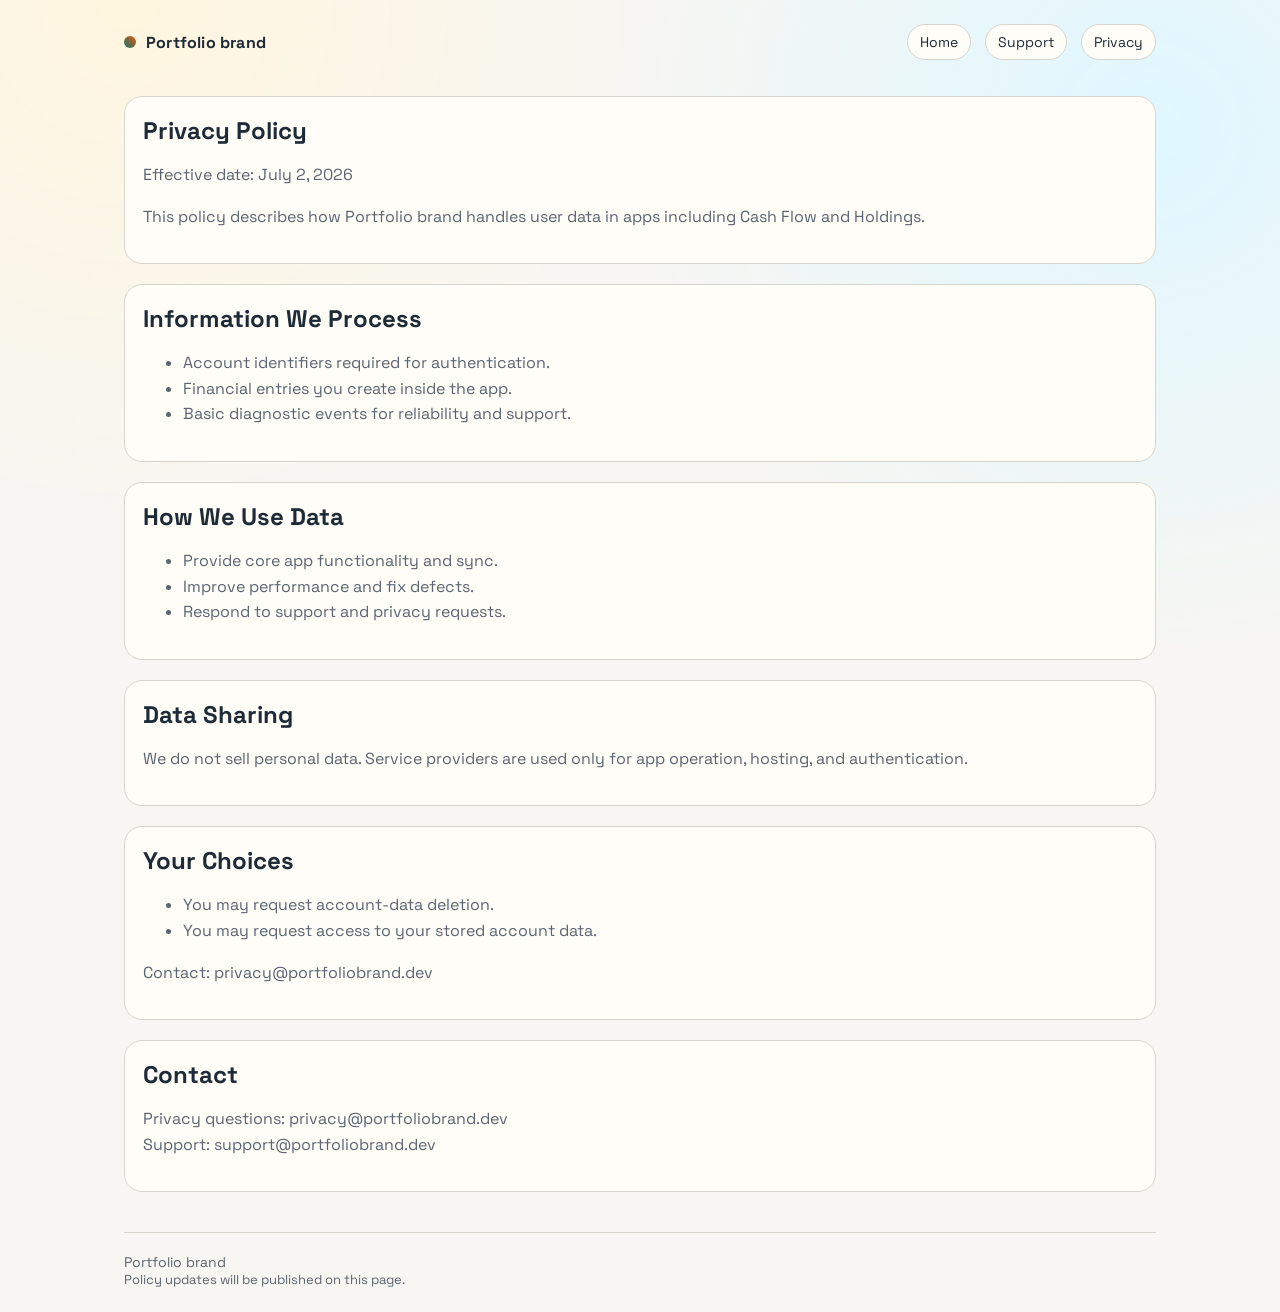
==== privacy.html @ d3703c5d "Publish portfolio showcase" ====
<!doctype html>
<html lang="en">
  <head>
    <meta charset="UTF-8" />
    <meta name="viewport" content="width=device-width, initial-scale=1.0" />
    <title>Privacy Policy | Portfolio brand</title>
    <meta name="description" content="Privacy policy for Portfolio brand apps." />
    <link rel="preconnect" href="https://fonts.googleapis.com" />
    <link rel="preconnect" href="https://fonts.gstatic.com" crossorigin />
    <link
      href="https://fonts.googleapis.com/css2?family=Space+Grotesk:wght@400;500;700&display=swap"
      rel="stylesheet"
    />
    <link rel="stylesheet" href="styles.css" />
  </head>
  <body>
    <main class="site-wrap">
      <header class="topbar">
        <div class="brand"><span class="brand-dot"></span>Portfolio brand</div>
        <nav class="nav">
          <a href="index.html">Home</a>
          <a href="support.html">Support</a>
          <a href="privacy.html">Privacy</a>
        </nav>
      </header>

      <section class="panel">
        <h2>Privacy Policy</h2>
        <p>Effective date: July 2, 2026</p>
        <p>
          This policy describes how Portfolio brand handles user data in apps
          including Cash Flow and Holdings.
        </p>
      </section>

      <section class="panel">
        <h2>Information We Process</h2>
        <ul>
          <li>Account identifiers required for authentication.</li>
          <li>Financial entries you create inside the app.</li>
          <li>Basic diagnostic events for reliability and support.</li>
        </ul>
      </section>

      <section class="panel">
        <h2>How We Use Data</h2>
        <ul>
          <li>Provide core app functionality and sync.</li>
          <li>Improve performance and fix defects.</li>
          <li>Respond to support and privacy requests.</li>
        </ul>
      </section>

      <section class="panel">
        <h2>Data Sharing</h2>
        <p>
          We do not sell personal data. Service providers are used only for app
          operation, hosting, and authentication.
        </p>
      </section>

      <section class="panel">
        <h2>Your Choices</h2>
        <ul>
          <li>You may request account-data deletion.</li>
          <li>You may request access to your stored account data.</li>
        </ul>
        <p>
          Contact: <a href="mailto:privacy@portfoliobrand.dev">privacy@portfoliobrand.dev</a>
        </p>
      </section>

      <section class="panel">
        <h2>Contact</h2>
        <p>
          Privacy questions: <a href="mailto:privacy@portfoliobrand.dev">privacy@portfoliobrand.dev</a><br />
          Support: <a href="mailto:support@portfoliobrand.dev">support@portfoliobrand.dev</a>
        </p>
      </section>

      <footer class="footer">
        <div>Portfolio brand</div>
        <div class="subtle">Policy updates will be published on this page.</div>
      </footer>
    </main>
  </body>
</html>
---- styles.css ----
:root {
  --bg: #f7f6f2;
  --paper: #fffdf8;
  --ink: #1f2a37;
  --muted: #5b6470;
  --brand: #0f766e;
  --accent: #ea580c;
  --line: #d8d4cc;
  --card: #ffffff;
  --shadow: 0 16px 35px rgba(23, 35, 51, 0.08);
}

* {
  box-sizing: border-box;
}

html,
body {
  margin: 0;
  padding: 0;
  font-family: "Space Grotesk", "Segoe UI", sans-serif;
  color: var(--ink);
  background: radial-gradient(circle at 10% 0%, #fff6df 0%, transparent 30%),
    radial-gradient(circle at 90% 10%, #dff7ff 0%, transparent 32%),
    var(--bg);
}

a {
  color: inherit;
  text-decoration: none;
}

.site-wrap {
  max-width: 1080px;
  margin: 0 auto;
  padding: 24px;
}

.topbar {
  display: flex;
  align-items: center;
  justify-content: space-between;
  gap: 16px;
  margin-bottom: 36px;
}

.brand {
  display: inline-flex;
  align-items: center;
  gap: 10px;
  font-weight: 700;
  letter-spacing: 0.2px;
}

.brand-dot {
  width: 12px;
  height: 12px;
  border-radius: 50%;
  background: linear-gradient(45deg, var(--brand), var(--accent));
}

.nav {
  display: inline-flex;
  gap: 14px;
  flex-wrap: wrap;
}

.nav a {
  border: 1px solid var(--line);
  background: var(--paper);
  padding: 8px 12px;
  border-radius: 999px;
  font-size: 14px;
}

.hero {
  background: linear-gradient(120deg, #ffffff 0%, #fbf9f4 100%);
  border: 1px solid var(--line);
  border-radius: 24px;
  padding: clamp(26px, 4vw, 48px);
  box-shadow: var(--shadow);
  animation: fadeUp 500ms ease both;
}

.hero h1 {
  margin: 0;
  font-size: clamp(34px, 5vw, 64px);
  line-height: 1.02;
  letter-spacing: -1px;
}

.hero p {
  margin: 14px 0 0;
  max-width: 720px;
  color: var(--muted);
  font-size: clamp(16px, 2vw, 20px);
}

.pill-row {
  margin-top: 22px;
  display: flex;
  gap: 10px;
  flex-wrap: wrap;
}

.pill {
  font-size: 13px;
  padding: 8px 11px;
  border-radius: 999px;
  border: 1px solid var(--line);
  background: #fff;
}

.section-title {
  margin: 42px 0 14px;
  font-size: 24px;
  letter-spacing: -0.2px;
}

.card-grid {
  display: grid;
  grid-template-columns: repeat(2, minmax(0, 1fr));
  gap: 16px;
}

.card {
  border: 1px solid var(--line);
  border-radius: 18px;
  background: var(--card);
  padding: 18px;
  box-shadow: var(--shadow);
  animation: fadeUp 500ms ease both;
}

.card:nth-child(2) {
  animation-delay: 70ms;
}

.card:nth-child(3) {
  animation-delay: 140ms;
}

.card h3 {
  margin: 0;
  font-size: 22px;
}

.card p {
  margin: 8px 0 16px;
  color: var(--muted);
}

.chips {
  display: flex;
  gap: 8px;
  flex-wrap: wrap;
  margin-bottom: 16px;
}

.chip {
  font-size: 12px;
  padding: 6px 8px;
  border: 1px solid var(--line);
  border-radius: 999px;
  background: #fcfcfb;
}

.cta {
  display: inline-block;
  border-radius: 10px;
  background: var(--ink);
  color: white;
  padding: 10px 12px;
  font-weight: 600;
  font-size: 14px;
}

.project-links {
  display: flex;
  align-items: center;
  gap: 14px;
  flex-wrap: wrap;
}

.source-link {
  color: var(--brand);
  font-size: 14px;
  font-weight: 600;
}

.source-link:hover,
.source-link:focus-visible {
  text-decoration: underline;
}

.subtle {
  font-size: 13px;
  color: var(--muted);
}

.panel {
  background: var(--paper);
  border: 1px solid var(--line);
  border-radius: 18px;
  padding: 18px;
  margin-top: 20px;
}

.panel h2 {
  margin: 0 0 10px;
  font-size: 24px;
}

.panel p,
.panel li {
  color: var(--muted);
  line-height: 1.6;
}

.footer {
  margin-top: 40px;
  padding-top: 20px;
  border-top: 1px solid var(--line);
  color: var(--muted);
  font-size: 14px;
}

@keyframes fadeUp {
  from {
    opacity: 0;
    transform: translateY(8px);
  }
  to {
    opacity: 1;
    transform: translateY(0);
  }
}

@media (max-width: 860px) {
  .card-grid {
    grid-template-columns: 1fr;
  }

  .topbar {
    flex-direction: column;
    align-items: flex-start;
  }
}
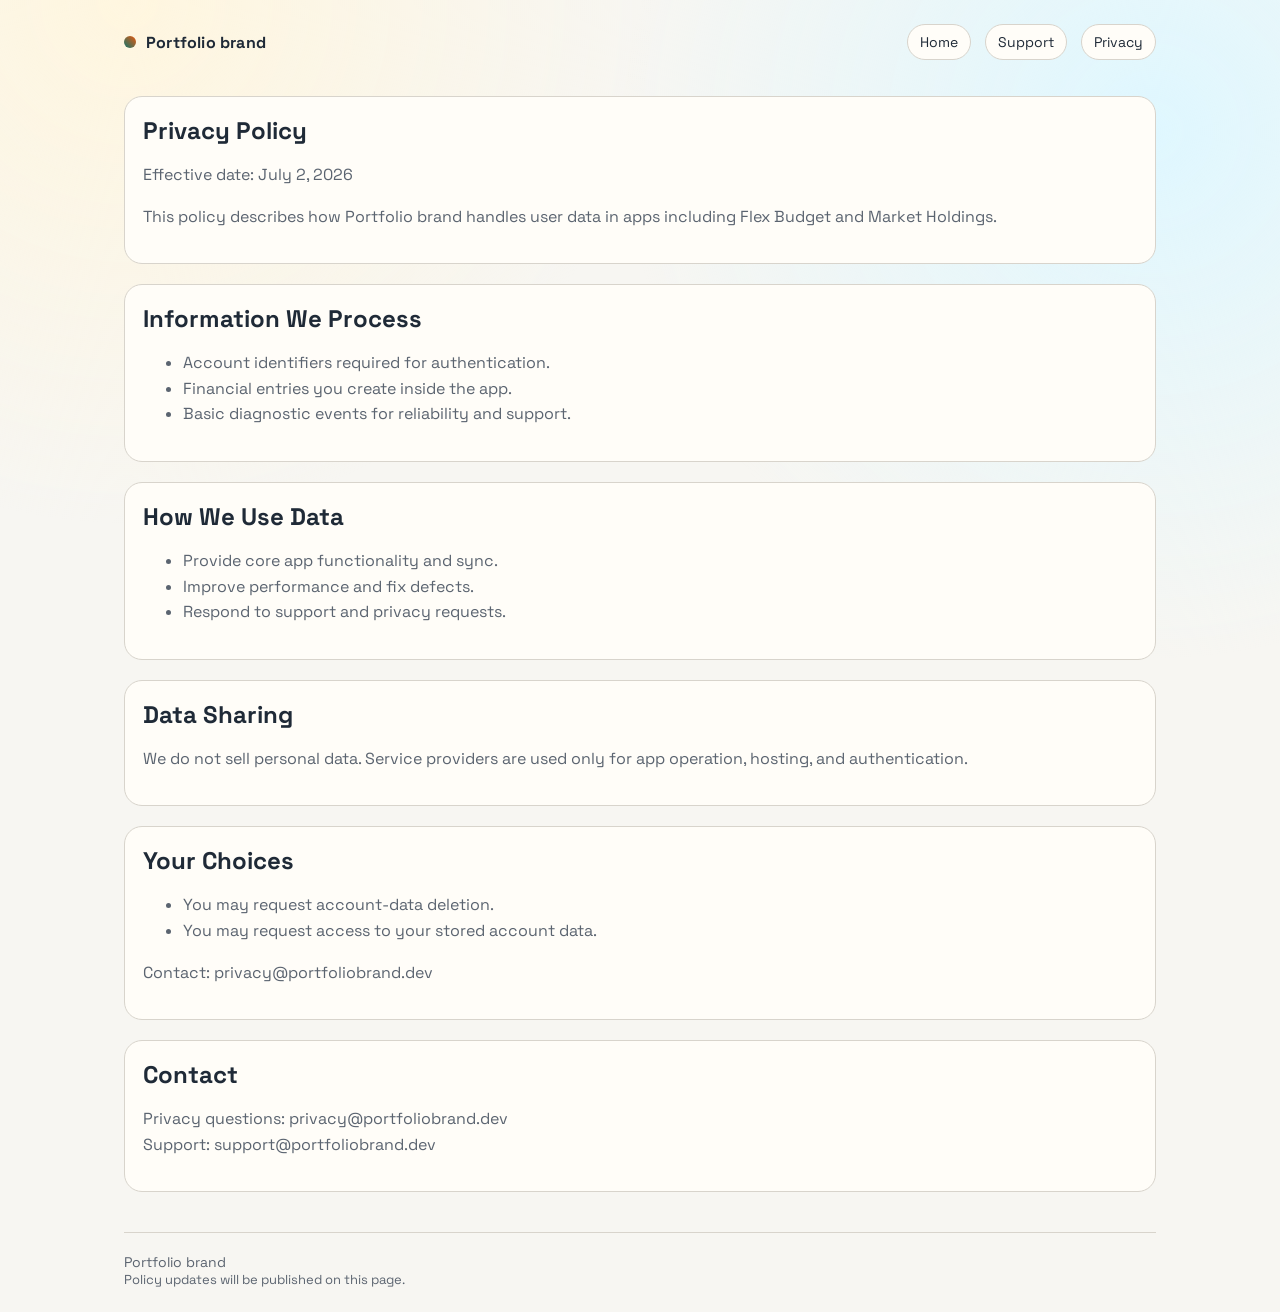
==== commit aedfd5d5: "Show two active finance apps" ====
--- a/privacy.html
+++ b/privacy.html
@@ -29,7 +29,7 @@
         <p>Effective date: July 2, 2026</p>
         <p>
           This policy describes how Portfolio brand handles user data in apps
-          including Cash Flow and Holdings.
+          including Flex Budget and Market Holdings.
         </p>
       </section>
 
